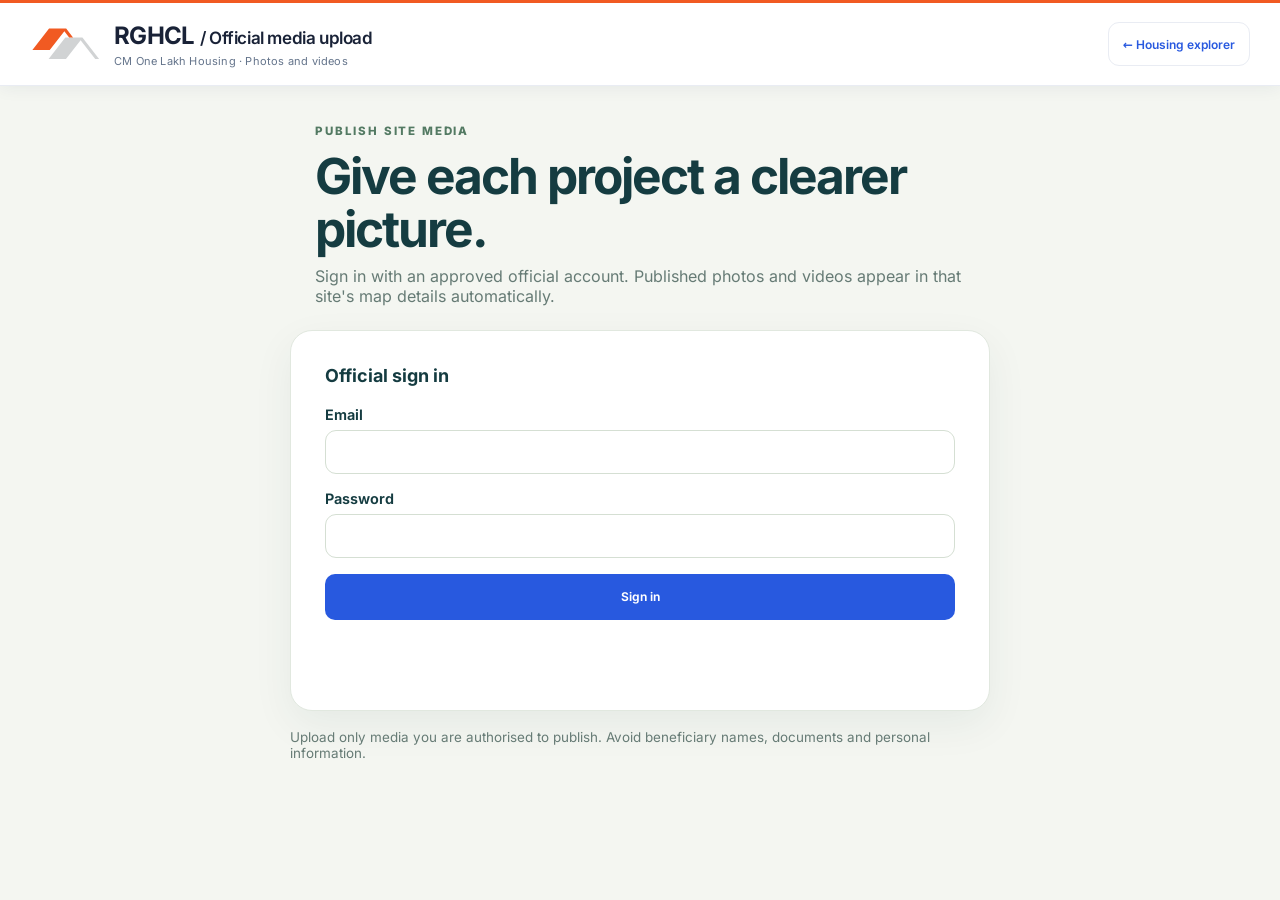
==== media-admin.html @ 49b905ce "Update dashboard and automate scraper deployment" ====
<!doctype html><html lang="en"><head><meta charset="utf-8"><meta name="viewport" content="width=device-width,initial-scale=1"><meta name="theme-color" content="#153c41"><title>OLH • Official media upload</title><link rel="stylesheet" href="style.css"><link rel="stylesheet" href="media-admin.css"></head>
<body class="cloud-admin"><header class="topbar"><a class="brand" href="./"><img class="rghcl-logo" src="assets/rghcl-logo.svg" alt="RGHCL"><span><strong>RGHCL <span class="brand-title">/ Official media upload</span></strong><small>CM One Lakh Housing · Photos and videos</small></span></a><a class="quiet" href="./">← Housing explorer</a></header>
<main class="admin-wrap"><section class="admin-intro"><p class="eyebrow">PUBLISH SITE MEDIA</p><h1>Give each project a clearer picture.</h1><p>Sign in with an approved official account. Published photos and videos appear in that site's map details automatically.</p></section>
<section class="admin-panel" id="loginPanel"><h2>Official sign in</h2><form id="loginForm"><label>Email<input id="email" type="email" autocomplete="username" required></label><label>Password<input id="password" type="password" autocomplete="current-password" required></label><button class="primary" type="submit">Sign in</button></form><p id="loginStatus" class="admin-status" role="status" aria-live="polite"></p></section>
<section class="admin-panel" id="passwordPanel" hidden><h2>Finish setting up your official account</h2><p id="inviteEmail" class="admin-muted"></p><form id="passwordForm"><label>Create a password<input id="newPassword" type="password" autocomplete="new-password" minlength="8" required></label><label>Confirm password<input id="confirmPassword" type="password" autocomplete="new-password" minlength="8" required></label><button class="primary" type="submit">Set password and continue</button></form></section>
<section class="admin-panel" id="uploadPanel" hidden><div class="admin-row"><div><h2>Upload to a project</h2><p id="signedInAs" class="admin-muted"></p></div><button id="signOut" class="quiet" type="button">Sign out</button></div>
<div class="admin-fields"><label>Home type<select id="homeType"><option value="1">1 BHK</option><option value="2">2 BHK</option></select></label><label>Site<select id="siteSelect"></select></label><label class="file-field">Photo or video<input id="fileInput" type="file" accept="image/jpeg,image/png,image/webp,video/mp4,video/webm" multiple></label><p class="admin-muted">JPG, PNG or WebP up to 20 MB · MP4 or WebM up to 90 MB. iPhone HEIC/MOV files need conversion.</p><label>Caption (optional)<input id="caption" maxlength="250" placeholder="Example: Main entrance"></label><label>Image description (for accessibility)<input id="altText" maxlength="300" placeholder="Describe the image"></label><button id="uploadButton" class="primary" type="button">Upload and publish</button></div>
<p id="status" class="admin-status" role="status" aria-live="polite"></p><div class="admin-row gallery-head"><h2>Published for this site</h2><span id="itemCount" class="admin-muted">0 items</span></div><div id="gallery" class="admin-gallery"><p class="admin-muted">Choose a site to view its gallery.</p></div></section><p class="admin-foot">Upload only media you are authorised to publish. Avoid beneficiary names, documents and personal information.</p></main>
<script src="core.js"></script><script src="locations.js"></script><script src="media.js"></script><script src="media-config.js"></script><script src="media-cloud.js"></script><script src="media-admin.js"></script></body></html>
---- style.css ----
@font-face{font-family:Inter;src:url('vendor/inter-latin.woff2') format('woff2');font-weight:100 900;font-style:normal;font-display:swap}@font-face{font-family:'Noto Sans Kannada';font-style:normal;font-weight:400;font-display:swap;src:url('vendor/kannada-400.woff2') format('woff2')}@font-face{font-family:'Noto Sans Kannada';font-style:normal;font-weight:700;font-display:swap;src:url('vendor/kannada-700.woff2') format('woff2')}
:root{--ink:#192237;--muted:#788298;--teal:#2859df;--border:#e9ecf3;--paper:#f8f9fc;--available:#168461;--limited:#a56c0b;--zero:#bc435d;--unknown:#8a93a4;--orange:#f68938;font-family:Inter,'Noto Sans Kannada',system-ui,sans-serif;color:var(--ink);background:var(--paper);font-synthesis:none}*{box-sizing:border-box}body{margin:0}h1,h2,h3,p{margin:0}button,input,select,textarea{font:inherit}button{cursor:pointer;color:inherit;border:0}button,input,select{min-height:44px}button:disabled{cursor:not-allowed;opacity:.55}a{text-decoration:none;color:var(--teal)}button,a,input,select{-webkit-tap-highlight-color:transparent}button:focus-visible,a:focus-visible,input:focus-visible,select:focus-visible{outline:3px solid #f1a242;outline-offset:3px}[hidden]{display:none!important}.icon{width:20px;height:20px;display:block;flex-shrink:0}[data-icon]{display:inline-flex}.skip{position:fixed;top:-80px;left:12px;background:white;padding:15px;z-index:5000}.skip:focus{top:10px}.sr-only{position:absolute;width:1px;height:1px;overflow:hidden;clip:rect(0,0,0,0)}.quiet{display:inline-flex;align-items:center;justify-content:center;gap:8px;border:1px solid var(--border);border-radius:11px;background:white;padding:0 14px;font-size:12px;font-weight:600;min-height:44px}.quiet:hover{background:#f4f6fd}.topbar{height:86px;display:flex;align-items:center;justify-content:space-between;padding:0 30px;background:white;border-bottom:1px solid var(--border);position:relative;z-index:1200}.brand{display:flex;gap:12px;align-items:center;color:var(--ink)}.brand-icon{width:44px;height:44px;border-radius:14px;background:var(--teal);color:white;display:grid;place-items:center;box-shadow:0 5px 15px #2859df22}.brand-icon .icon{width:25px;height:25px;stroke-width:2}.brand strong{display:block;font-size:22px;letter-spacing:-.8px}.brand-title{font-size:16px;letter-spacing:-.4px;font-weight:600}.brand-divider{font-size:25px;font-weight:300;color:#d4d9e7;margin:0 10px}.brand small{display:block;font-size:10px;color:var(--muted);margin-top:4px;letter-spacing:.2px}.header-actions{display:flex;align-items:center;gap:12px}.header-separator{width:1px;height:30px;background:var(--border);margin:0 7px}.location-pill{display:flex;gap:11px;align-items:center;text-align:left;background:white;padding:7px 12px;min-width:220px;border-radius:10px}.location-pill:hover{background:#f7f8fc}.location-pill>.icon,.location-pill [data-icon]{color:var(--teal)}.location-pill small{font-size:9px;display:block;color:var(--muted);margin-bottom:4px}.location-pill strong{font-size:12px;display:block;max-width:180px;white-space:nowrap;overflow:hidden;text-overflow:ellipsis}.location-chevron{color:var(--muted);margin-left:8px}.saved-toggle{border:0}.saved-toggle #savedCount{font-size:10px;padding:3px 6px;border-radius:5px;background:#edf1fc;color:var(--teal)}.saved-toggle[aria-pressed=true]{background:#edf2ff;color:var(--teal)}.language-button{font-size:12px}.workspace{display:grid;grid-template-columns:440px minmax(0,1fr);height:calc(100dvh - 86px)}.sidebar{display:flex;flex-direction:column;background:white;min-height:0;border-right:1px solid var(--border);position:relative;z-index:600}.intro{padding:25px 26px 19px;background:linear-gradient(140deg,#fff 40%,#f4f7ff)}.eyebrow{color:var(--teal);font-weight:750;font-size:9px;letter-spacing:1.6px;line-height:1.6}.intro .eyebrow{color:#8a93a4;display:flex;align-items:center;gap:8px;font-size:8px}.intro-dot{height:6px;width:6px;border-radius:50%;background:var(--orange);box-shadow:0 0 0 3px #fff1e8}.intro h1{font-size:31px;letter-spacing:-1.25px;line-height:1.23;margin:10px 0 9px;font-weight:750}.intro h1 em{font-style:normal;color:var(--teal)}.intro>p:last-of-type{font-size:11px;color:var(--muted);line-height:1.7;max-width:350px}.collection-meta{display:flex;align-items:center;justify-content:space-between;margin-top:14px;font-size:10px;color:var(--muted)}.collection-meta>span{display:flex;align-items:center;gap:5px}.collection-meta .icon{width:13px;height:13px;color:var(--teal)}.collection-meta b{font-weight:650;color:var(--ink)}.city-pill{font-size:9px;background:#edf2ff;color:var(--teal);border-radius:5px;padding:5px 8px}.filter-block{padding:0 26px 12px;border-bottom:1px solid var(--border)}.segment{display:flex;gap:8px}.segment button{display:flex;align-items:center;justify-content:center;gap:9px;width:50%;border:1px solid var(--border);border-radius:10px;background:white;font-size:12px;font-weight:650;padding:10px 12px;color:#7b8497}.segment button .icon{width:19px;height:19px}.segment small{font-size:10px;font-weight:450;color:var(--muted);margin-left:2px}.segment .active{background:#edf2ff;border-color:#bfd0ff;color:var(--teal)}.segment .active small{color:#6080d1}.search-label{display:flex;align-items:center;gap:10px;background:#f8f9fc;border:1px solid var(--border);border-radius:11px;padding:0 12px;margin-top:14px}.search-label .icon{width:18px;height:18px;color:#9aa3b7}.search-label input{min-width:0;width:100%;border:0;background:transparent;padding:13px 0;font-size:11px;outline-offset:0}.search-key{color:#b0b9cc;font-size:20px}.filter-grid{display:grid;grid-template-columns:1fr 1fr;gap:12px;margin-top:13px}.filter-grid label>span{display:block;font-size:9px;color:var(--muted);margin-bottom:6px}.filter-grid select{width:100%;border:1px solid var(--border);border-radius:9px;padding:0 10px;background:white;font-size:11px}.filter-footer{display:flex;justify-content:space-between;gap:10px;margin-top:5px}.text-button{background:transparent;padding:0;color:var(--teal);font-size:10px;font-weight:650;display:inline-flex;align-items:center;justify-content:center;gap:6px}.text-button .icon{width:14px;height:14px}.muted{color:var(--muted)}.inline-status{font-size:9px;line-height:1.6;color:var(--muted);padding:1px 0 3px}.inline-status:empty{display:none}.results-heading{display:flex;align-items:center;justify-content:space-between;padding:15px 26px 12px;gap:12px}.results-heading strong{font-size:13px;letter-spacing:-.3px;display:block}.results-heading small{font-size:9px;color:var(--muted);display:block;margin-top:5px}.sort-label select{font-size:10px;max-width:112px;border:0;background:#f5f7fc;border-radius:8px;padding:0 8px}.site-list{padding:0 18px 15px;flex:1;min-height:80px;overflow:auto;scrollbar-width:thin;scrollbar-color:#d9dfeb transparent}.site-card{position:relative;border:1px solid var(--border);border-radius:13px;margin-bottom:10px;overflow:hidden;background:white;box-shadow:0 2px 3px #1c2e5203;transition:border-color .15s,box-shadow .15s}.site-card:hover{border-color:#bbcefa;box-shadow:0 5px 18px #2859df0c}.site-card.selected{border-color:var(--teal);box-shadow:0 0 0 1px var(--teal);background:#f9fbff}.card-main{display:flex;gap:14px;width:100%;padding:13px;text-align:left;background:transparent;align-items:stretch;min-height:121px}.card-cover{position:relative;flex:0 0 80px;width:80px;min-height:92px;border-radius:9px;overflow:hidden;background:#edf2fb;display:flex;align-items:center;justify-content:center;color:#7c9ccf}.card-cover .icon{width:34px;height:34px;stroke-width:1.2;z-index:1}.card-cover img{width:100%;height:100%;object-fit:cover;position:absolute;inset:0}.cover-2{background:#fff0e6;color:#ce9d78}.cover-3{background:#eaf4ef;color:#7fa59b}.cover-4{background:#f0ecfb;color:#a194c4}.cover-5{background:#eef2f5;color:#7f9fad}.card-cover:before{content:'';position:absolute;width:62px;height:62px;border-radius:50%;border:1px solid #ffffffaa;left:-22px;top:-16px}.card-cover:after{content:'';position:absolute;width:75px;height:75px;border:1px solid #ffffffaa;transform:rotate(30deg);bottom:-33px;right:-24px}.cover-site-no{position:absolute;bottom:5px;left:6px;border-radius:4px;background:#ffffffe6;color:#64748b;padding:3px 5px;font-size:8px;z-index:2}.card-body{flex:1;min-width:0;padding-top:2px;padding-right:19px}.card-body strong{font-size:13px;font-weight:700;display:block;line-height:1.45;letter-spacing:-.2px}.card-body small{font-size:9px;color:var(--muted);display:block;line-height:1.6;margin-top:3px}.card-bottom{display:flex;align-items:center;justify-content:space-between;gap:6px;margin-top:10px}.badge{display:inline-flex;align-items:center;gap:5px;padding:4px 6px;border-radius:5px;font-size:8px;font-weight:600;background:#f1f3f7;color:#7b8497}.badge.available{background:#e8f6ef;color:#1b785a}.badge.limited{background:#fff4df;color:#96620c}.badge.zero{background:#fceef1;color:#b1455c}.dot{height:5px;width:5px;border-radius:50%;display:inline-block;flex-shrink:0}.dot.available{background:var(--available)}.dot.limited{background:var(--limited)}.dot.zero{background:var(--zero)}.dot.unknown{background:var(--unknown)}.card-distance{font-size:9px;color:#647590;white-space:nowrap;display:flex;align-items:center;gap:3px}.card-distance .icon{width:11px;height:11px}.save-site{position:absolute;right:7px;top:7px;width:32px;min-height:32px;display:flex;align-items:center;justify-content:center;background:white;border-radius:8px;color:#b4bbca;z-index:2}.save-site .icon{width:16px;height:16px}.save-site[aria-pressed=true]{color:#e97855;background:#fff3ef}.save-site[aria-pressed=true] svg{fill:#ffebe4}.sidebar-footer{border-top:1px solid var(--border);padding:12px 24px;display:flex;align-items:flex-start;gap:8px;font-size:9px;color:var(--muted);line-height:1.65;background:#fcfcfe}.footer-mark{color:var(--teal);background:#edf2ff;border-radius:50%;padding:3px;margin-top:2px}.footer-mark .icon{width:11px;height:11px}.footer-links{display:flex;gap:7px;font-size:8px;margin-top:3px}.footer-links a{color:#7b8497}.footer-links a:hover{color:var(--teal)}.map-panel{position:relative;min-width:0;background:#e9edf3}.map-panel #map{height:100%;width:100%}.leaflet-container{font:inherit;background:#e8edf3}.map-toolbar{position:absolute;left:22px;right:22px;top:22px;display:flex;align-items:center;justify-content:space-between;z-index:500;gap:10px}.map-context{display:flex;align-items:center;gap:12px;background:#fffffff5;padding:14px 17px;border:1px solid #fff;border-radius:13px;box-shadow:0 6px 20px #1a335017}.context-icon{background:#edf2ff;color:var(--teal);border-radius:9px;padding:9px}.context-icon .icon{width:18px;height:18px}.map-context .eyebrow{font-size:8px;letter-spacing:1.3px;color:#8190a4}.map-context strong{display:block;margin-top:5px;font-size:13px;letter-spacing:-.2px}.map-toolbar>.quiet{box-shadow:0 4px 15px #1a33500d;font-size:10px;border:1px solid #fff}.map-toolbar .quiet .icon{width:16px;height:16px}.map-legend{position:absolute;left:22px;bottom:37px;padding:11px 14px;border-radius:10px;box-shadow:0 3px 15px #1a335012;z-index:500;background:#fffffff7;font-size:9px;display:flex;align-items:center;gap:11px;flex-wrap:wrap;max-width:calc(100% - 44px)}.map-legend strong{font-size:9px}.map-legend span{display:flex;gap:5px;align-items:center;color:#67758c}.map-caption{position:absolute;bottom:17px;left:22px;font-size:8px;z-index:500;color:#526784}.map-error{position:absolute;left:22px;right:22px;top:203px;z-index:500;font-size:11px;line-height:1.6;padding:12px 15px;background:white;border:1px solid var(--border);border-radius:10px}.leaflet-control-zoom{margin-left:22px!important;margin-top:113px!important;border:0!important;border-radius:10px!important;overflow:hidden;box-shadow:0 4px 16px #1a335012!important}.leaflet-control-zoom a{height:37px!important;width:37px!important;line-height:37px!important;color:#375172!important;border-bottom:1px solid #edf1f6!important}.leaflet-tooltip{border:0;border-radius:8px;padding:7px 10px;font-size:10px;box-shadow:0 5px 20px #1a335025;font-family:inherit}.site-pin{display:flex;align-items:center;justify-content:center;width:32px;height:32px;border:3px solid white;border-radius:50%;box-shadow:0 3px 8px #0c284b30;background:#91a1ba;color:white;font-size:10px;font-weight:750}.site-pin.available{background:#237d68}.site-pin.limited{background:#d79529}.site-pin.zero{background:#c56578}.site-pin.selected{background:var(--teal);box-shadow:0 0 0 6px #2859df25,0 3px 10px #152d5733;transform:scale(1.1)}.user-pin{width:18px;height:18px;background:#2859df;border:3px solid white;border-radius:50%;box-shadow:0 0 0 7px #2859df25}.site-dialog{position:fixed;inset:104px 20px 22px auto;margin:0;width:410px;max-width:calc(100vw - 32px);max-height:calc(100dvh - 126px);overflow:auto;border:1px solid #fff;border-radius:18px;box-shadow:0 15px 70px #14254b38;padding:0;background:white;color:var(--ink);z-index:1000}.site-dialog::backdrop{background:#17284c3d}.detail-head{display:flex;align-items:center;justify-content:space-between;padding:14px 18px 4px;background:white;position:sticky;top:0;z-index:3}.detail-head .eyebrow{font-size:8px;color:#8b96aa}.icon-button{width:40px;min-height:40px;display:flex;align-items:center;justify-content:center;border-radius:50%;background:#f3f5fb;color:#677891}.icon-button .icon{width:18px;height:18px}.detail-body{padding:0 22px 24px}.detail-hero{height:145px;background:linear-gradient(120deg,#eef3ff,#e1ebfc);border-radius:12px;margin:5px 0 18px;position:relative;overflow:hidden;display:flex;align-items:center;justify-content:center;color:#91addd}.detail-hero .icon{width:75px;height:75px;stroke-width:1;z-index:1}.detail-hero:before{content:'';position:absolute;width:200px;height:200px;border:1px solid #ffffffaa;border-radius:50%;right:-40px;top:-75px}.detail-hero:after{content:'';position:absolute;width:180px;height:180px;border:1px solid #ffffffaa;transform:rotate(45deg);bottom:-125px;left:-20px}.detail-hero img{height:100%;width:100%;object-fit:cover;position:absolute;inset:0;z-index:1}.detail-hero-label{position:absolute;left:12px;bottom:10px;background:#ffffffe6;border-radius:5px;padding:5px 8px;display:flex;align-items:center;gap:5px;font-size:8px;color:#7990b1;z-index:2}.detail-hero-label .icon{height:12px;width:12px}.detail-body h2{font-size:25px;letter-spacing:-.8px;line-height:1.3;margin:8px 0 5px}.kn-name{font-size:13px;color:var(--muted);margin-top:5px}.detail-subtitle{font-size:10px;color:var(--muted);line-height:1.7}.detail-title-row{display:flex;align-items:center;justify-content:space-between;margin-top:5px}.project-type{background:#eff3ff;color:var(--teal);font-size:8px;border-radius:5px;padding:5px 7px;font-weight:650}.detail-title-row .save-site{position:static;border:1px solid var(--border)}.availability-box{margin:18px 0;border:1px solid var(--border);border-radius:12px;padding:15px;background:#f9fafc}.availability-box .eyebrow{font-size:8px;letter-spacing:1.2px;color:#8c98aa}.availability-box .count{font-size:31px;font-weight:750;color:var(--ink);display:block;margin:6px 0;letter-spacing:-.8px}.availability-box .count.unknown-count{font-size:17px;letter-spacing:-.4px;color:#687890}.availability-box p{font-size:10px;color:var(--muted);line-height:1.65}.breakdown{display:grid;grid-template-columns:repeat(3,1fr);gap:10px;margin-top:12px;padding-top:12px;border-top:1px solid var(--border)}.breakdown small{font-size:9px;color:var(--muted);display:block}.breakdown strong{font-size:15px;margin-top:4px;display:block}.source-note{font-size:10px;color:var(--muted);margin-top:12px;border-top:1px solid var(--border);padding-top:10px;line-height:1.7}.source-note summary{cursor:pointer;color:var(--teal);font-size:10px}.source-note p{margin-top:8px}.source-row{margin-top:8px;padding:8px;border:1px solid var(--border);border-radius:6px;background:white;font-size:9px}.source-row strong{display:block;color:var(--ink);font-size:10px}.detail-meta{display:grid;grid-template-columns:1fr 1fr;gap:14px;margin:18px 0}.detail-meta dt{font-size:9px;color:var(--muted);margin-bottom:5px}.detail-meta dd{font-size:11px;color:#465773;margin:0;overflow-wrap:anywhere}.detail-actions{display:flex;gap:9px}.primary{display:inline-flex;justify-content:center;align-items:center;gap:8px;background:var(--teal);color:white;padding:12px 16px;border-radius:10px;min-height:44px;font-size:11px;font-weight:650}.detail-actions .primary{flex:1;box-shadow:0 4px 12px #2859df22}.primary .icon{width:16px;height:16px}.detail-actions .quiet{font-size:10px}.detail-actions .quiet .icon{width:15px;height:15px}.media-section{margin-top:22px;border-top:1px solid var(--border);padding-top:18px}.media-section h3{font-size:13px;letter-spacing:-.2px}.media-section>p{font-size:9px;color:var(--muted);margin-top:6px;line-height:1.7}.media-grid{display:grid;grid-template-columns:1fr 1fr;gap:9px;margin-top:12px}.media-thumb{position:relative;border:1px solid var(--border);background:#f4f6fb;border-radius:9px;overflow:hidden;padding:0;text-align:left}.media-thumb img,.media-thumb video{width:100%;height:110px;object-fit:cover;display:block}.media-thumb>span{display:block;padding:8px;font-size:9px;overflow-wrap:anywhere}.video-indicator{position:absolute;top:7px;left:7px;background:#17284cde;color:#fff;padding:4px 7px;border-radius:5px;font-size:10px}.media-empty{border:1px dashed #d8deec;border-radius:11px;padding:20px;text-align:center;color:var(--muted);font-size:10px;line-height:1.8;background:#fafbfe;margin-top:10px}.viewer{max-width:94vw;width:900px;max-height:90dvh;background:#142039;color:white;border:0;border-radius:16px;padding:16px}.viewer::backdrop{background:#081526de}.viewer>.icon-button{margin-left:auto;margin-bottom:12px}.viewer img,.viewer video{max-width:100%;max-height:67dvh;display:block;margin:auto;border-radius:6px}.viewer p{font-size:13px;margin-top:12px;text-align:center}.toast{position:fixed;bottom:25px;left:50%;transform:translateX(-50%);background:var(--ink);color:white;padding:13px 20px;border-radius:10px;font-size:11px;z-index:6000;max-width:90vw}.empty{text-align:center;padding:35px 20px;color:var(--muted);font-size:12px;line-height:1.8}.empty strong{display:block;color:var(--ink);margin-bottom:6px}.mobile-view{display:none}
/* Media publishing workspace */
.manager-body{background:#f5f7f4;min-height:100dvh}.manager-main{max-width:1080px;margin:0 auto;padding:38px 24px}.manager-title{display:flex;justify-content:space-between;align-items:flex-start;gap:20px;margin-bottom:25px}.manager-title h1{font-size:34px;letter-spacing:-1.2px;margin:10px 0}.manager-title p{font-size:13px;color:var(--muted);line-height:1.7;max-width:610px}.notice{background:#eaf3ee;border:1px solid #ccdfd4;border-radius:12px;padding:16px 20px;font-size:12px;line-height:1.8;margin-bottom:24px}.manager-grid{display:grid;grid-template-columns:330px minmax(0,1fr);gap:24px}.manager-panel{background:white;border:1px solid var(--border);border-radius:14px;padding:24px}.manager-panel h2{font-size:17px;margin-bottom:17px}.field{display:block;margin:15px 0}.field>span{font-size:12px;display:block;margin-bottom:7px;font-weight:600}.field input,.field select,.field textarea{width:100%;padding:11px;border:1px solid var(--border);border-radius:8px;background:white;font-size:12px}.field textarea{min-height:65px;font:inherit;font-size:12px;resize:vertical}.upload-area{border:1px dashed #a4bfb4;border-radius:12px;background:#f6faf7;padding:24px 15px;text-align:center;margin-top:18px}.upload-area strong{font-size:13px}.upload-area p{color:var(--muted);font-size:11px;line-height:1.7;margin:8px 0 14px}.upload-area input{max-width:100%;font-size:11px}.manager-note{font-size:11px;color:var(--muted);line-height:1.8;margin-top:15px}.manager-gallery{display:grid;grid-template-columns:1fr 1fr;gap:14px}.manager-gallery article{border:1px solid var(--border);border-radius:10px;overflow:hidden}.manager-gallery img,.manager-gallery video{width:100%;height:150px;object-fit:cover;background:#eef3ef;display:block}.manager-gallery .media-fields{padding:12px}.manager-gallery input{width:100%;border:1px solid var(--border);border-radius:6px;padding:9px;font-size:11px;margin:6px 0}.manager-gallery .text-button{min-height:44px}.status-pill{font-size:9px;background:#eef2ef;color:var(--muted);padding:5px 7px;border-radius:5px;display:inline-block}.manager-step{display:flex;gap:10px;font-size:11px;color:var(--muted);line-height:1.8;margin-bottom:10px}.manager-step b{background:#e9f1eb;color:var(--teal);width:24px;height:24px;display:grid;place-items:center;flex-shrink:0;border-radius:50%}.manager-tools{display:flex;gap:8px;flex-wrap:wrap;margin:15px 0}.manager-status{font-size:12px;color:var(--teal);line-height:1.8;margin-bottom:15px}.danger{color:#a03d4b}.manager-gallery .empty{grid-column:1/-1}.media-heading{display:flex;justify-content:space-between;align-items:center;margin-bottom:20px;gap:12px}.media-heading h2{margin:0}.media-heading .quiet{font-size:11px}
.manager-body .brand-icon{font-size:29px}.manager-body .manager-title h1{font-size:32px}.manager-body .notice{background:#edf2ff;border-color:#dae4ff}.manager-body .upload-area{background:#f5f8ff;border-color:#b7c9f5}.manager-body .manager-step b{background:#edf2ff}.manager-body .manager-panel{box-shadow:0 3px 20px #23405b04}.manager-body .manager-title .primary{box-shadow:0 5px 15px #2859df25}
@media(min-width:1550px){.workspace{grid-template-columns:460px minmax(0,1fr)}.intro,.filter-block{padding-left:30px;padding-right:30px}.site-list{padding-left:22px;padding-right:22px}}
@media(max-width:1050px){.workspace{grid-template-columns:375px minmax(0,1fr)}.topbar{padding:0 22px}.intro,.filter-block{padding-left:22px;padding-right:22px}.intro h1{font-size:27px}.brand-title{font-size:14px}.location-pill{min-width:160px}.location-pill strong{max-width:130px}.map-context .eyebrow{display:none}.map-context{padding:11px}.map-context strong{margin:0;font-size:11px}.map-context .context-icon{padding:6px}.site-dialog{width:370px}.card-main{padding:12px;gap:10px}.card-cover{flex-basis:67px;width:67px}.card-body{padding-right:14px}.card-bottom{gap:4px;flex-wrap:wrap}.card-body strong{font-size:12px}.manager-grid{grid-template-columns:280px minmax(0,1fr)}}
@media(max-width:800px){.location-pill{display:none}.header-separator{display:none}.header-actions{gap:6px}.topbar{height:76px}.workspace{height:calc(100dvh - 76px);grid-template-columns:350px minmax(0,1fr)}.intro h1{font-size:26px}.brand-title{display:none}.brand-divider{display:none}.brand small{font-size:9px}.saved-toggle{font-size:11px}.map-toolbar{left:15px;right:15px;top:15px}.map-context .context-icon{display:none}.map-context{padding:13px}.map-toolbar>.quiet{padding:0 10px}.map-toolbar>.quiet span:last-child{display:none}.site-dialog{inset:90px 16px 16px auto}.map-caption{display:none}.results-heading{padding-left:22px;padding-right:22px}}
@media(max-width:700px){.topbar{height:68px;padding:0 16px}.brand-icon{width:36px;height:36px;border-radius:11px}.brand-icon .icon{width:21px;height:21px}.brand{gap:9px}.brand strong{font-size:22px}.brand small{font-size:8px;max-width:180px}.header-actions .quiet{padding:0 9px;min-height:40px}.saved-toggle{font-size:0!important;gap:5px}.saved-toggle .icon{width:18px;height:18px}.saved-toggle #savedCount{font-size:9px;padding:2px 5px}.workspace{height:calc(100dvh - 68px);display:block}.sidebar{height:100%;border:0;padding-bottom:67px}.intro{padding:20px 20px 14px}.intro h1{font-size:28px;margin:8px 0}.intro>p:last-of-type{font-size:10px}.intro .eyebrow{font-size:7px}.collection-meta{margin-top:10px}.filter-block{padding:0 20px 10px}.filter-grid{margin-top:10px}.search-label{margin-top:12px}.results-heading{padding:12px 20px}.site-list{padding:0 15px 12px}.card-main{min-height:117px;gap:12px;padding:12px}.card-cover{width:75px;flex-basis:75px;min-height:90px}.card-body strong{font-size:12px}.card-body small{font-size:9px}.card-bottom{flex-wrap:nowrap;margin-top:9px}.sidebar-footer{padding:10px 20px;font-size:8px;gap:7px}.footer-links{font-size:8px}.map-panel{display:none;height:100%;padding-bottom:67px}.map-mode .map-panel{display:block}.map-mode .sidebar{display:none}.map-toolbar{left:14px;right:14px;top:14px}.map-context{padding:13px 14px}.map-context strong{font-size:11px}.map-toolbar>.quiet span:last-child{display:inline}.leaflet-control-zoom{margin-top:83px!important;margin-left:14px!important}.map-error{left:14px;right:14px;top:170px}.map-legend{left:14px;bottom:96px;max-width:calc(100% - 28px);padding:10px 12px;gap:9px;font-size:8px}.map-legend strong{font-size:8px}.mobile-view{position:fixed;left:50%;bottom:15px;transform:translateX(-50%);display:flex;padding:5px;border-radius:30px;background:#192541;box-shadow:0 7px 25px #19254128;gap:4px;z-index:1100}.mobile-view button{display:flex;gap:8px;align-items:center;justify-content:center;width:103px;min-height:41px;border-radius:25px;background:transparent;color:#cad5ed;font-size:11px;font-weight:650}.mobile-view button .icon{width:16px;height:16px}.mobile-view button.active{background:white;color:var(--teal)}.site-dialog{inset:auto 0 0;margin:0;width:100%;max-width:100%;max-height:90dvh;border-radius:20px 20px 0 0;z-index:1300}.detail-head{padding:11px 16px 0}.detail-body{padding:0 20px 24px}.detail-hero{height:130px}.detail-body h2{font-size:24px}.toast{bottom:82px}.manager-main{padding:25px 16px}.manager-title{display:block}.manager-title h1{font-size:29px}.manager-title>a{margin-top:15px}.manager-grid{grid-template-columns:1fr}.manager-panel{padding:20px}.manager-gallery{gap:10px}.manager-gallery img,.manager-gallery video{height:130px}.manager-title p{font-size:12px}.media-heading{align-items:flex-start}.manager-body .brand strong{font-size:12px}.manager-body .manager-title .primary{margin-top:15px}}
/* RGHCL identity and quota comparison. */
.rghcl-logo{display:block;width:72px;height:47px;object-fit:contain;flex-shrink:0}
.topbar{border-top:3px solid #f15a22;background:#fff;box-shadow:0 2px 16px #152b5510}
.brand strong{font-size:24px;letter-spacing:-.7px}.brand small{color:#64748b}
.intro{background:linear-gradient(145deg,#f0f5ff,#fff 75%);border-bottom:1px solid #e6edf9;margin-bottom:18px}
.intro h1{font-size:34px;line-height:1.15;letter-spacing:-1.3px}.intro h1 em{color:#2859df}
.intro-dot{background:#f15a22}.city-pill{background:#fff;border:1px solid #e1e8f5}
.site-card{box-shadow:0 3px 12px #24437505}.site-card:hover{box-shadow:0 5px 20px #24437512}
.availability-box{background:#f5f8ff;border:1px solid #e1e9fa}
.quota-table{width:100%;border-collapse:collapse;margin-top:18px;table-layout:fixed;font-size:12px;text-align:left}
.quota-table caption{text-align:left;font-weight:650;color:#23395c;margin-bottom:10px}
.quota-table th,.quota-table td{padding:10px 7px;border-bottom:1px solid #dde5f3;vertical-align:top;overflow-wrap:anywhere}
.quota-table thead th{font-size:11px;font-weight:600;color:#4a5e7e;line-height:1.5}
.quota-table th:first-child{width:24%}.quota-table th:last-child,.quota-table td:last-child{background:#fff5eb}
.quota-table td{font-variant-numeric:tabular-nums;font-weight:600}.quota-total{font-weight:700}
.quota-missing{font-size:10px;font-weight:400;color:#66748a;line-height:1.5;display:inline-block}
.availability-box .quota-note{font-size:11px;line-height:1.7;color:#68758c;margin-top:12px}
@media(max-width:1050px){.rghcl-logo{width:61px;height:42px}.brand strong{font-size:22px}}
@media(max-width:700px){.rghcl-logo{width:47px;height:36px}.brand strong{font-size:19px}.brand small{max-width:175px;line-height:1.4}.intro{margin-bottom:13px}.intro h1{font-size:30px}.quota-table{font-size:11px}.quota-table th,.quota-table td{padding:9px 5px}.quota-table thead th{font-size:10px}.manager-body .brand strong{font-size:18px}}
@media(prefers-reduced-motion:reduce){*{transition:none!important;scroll-behavior:auto!important}}
/* Readability pass: product-sized text, including on high-density displays. */
.brand-title{font-size:17px}.brand small{font-size:11px}.location-pill small{font-size:10px}.location-pill strong{font-size:13px}.intro .eyebrow{font-size:9px}.intro>p:last-of-type{font-size:12px}.collection-meta{font-size:11px}.city-pill{font-size:10px}.segment button{font-size:13px}.segment small{font-size:11px}.search-label input{font-size:12px}.filter-grid label>span{font-size:10px}.filter-grid select{font-size:12px}.text-button{font-size:11px}.inline-status{font-size:10px}.results-heading strong{font-size:14px}.results-heading small{font-size:10px}.sort-label select{font-size:11px}.card-body strong{font-size:14px}.card-body small{font-size:10px}.badge{font-size:9px}.card-distance{font-size:10px}.cover-site-no{font-size:9px}.sidebar-footer{font-size:10px}.footer-links{font-size:9px}.map-context .eyebrow{font-size:9px}.map-context strong{font-size:14px}.map-legend{font-size:10px}.map-legend strong{font-size:10px}.map-caption{font-size:9px}.detail-head .eyebrow{font-size:9px}.project-type{font-size:10px}.detail-subtitle{font-size:12px}.availability-box .eyebrow{font-size:10px}.availability-box p{font-size:12px}.source-note{font-size:12px}.source-note summary{font-size:12px;min-height:28px}.source-row{font-size:11px}.source-row strong{font-size:12px}.detail-meta dt{font-size:11px}.detail-meta dd{font-size:12px}.breakdown small{font-size:11px}.primary{font-size:12px}.detail-actions .quiet{font-size:11px}.media-section h3{font-size:15px}.media-section>p{font-size:11px}.media-empty{font-size:12px}.media-thumb>span{font-size:11px}.detail-hero-label{font-size:10px}
@media(max-width:1050px){.card-body strong{font-size:13px}.map-context strong{font-size:12px}.brand-title{font-size:15px}.intro>p:last-of-type{font-size:11px}}
@media(max-width:800px){.brand small{font-size:9px}}
@media(max-width:700px){.brand small{font-size:9px}.intro .eyebrow{font-size:8px}.intro>p:last-of-type{font-size:11px}.intro h1{font-size:28px}.collection-meta{font-size:10px}.city-pill{font-size:9px}.card-body strong{font-size:13px}.card-body small{font-size:10px}.card-distance{font-size:10px}.badge{font-size:9px}.sidebar-footer{font-size:9px}.footer-links{font-size:9px}.map-legend{font-size:9px}.map-legend strong{font-size:9px}.map-context strong{font-size:12px}.detail-hero-label{font-size:9px}.site-list{min-height:130px}}
@media(max-height:740px) and (max-width:700px){.intro{padding-top:12px;padding-bottom:10px}.intro h1{font-size:25px}.intro>p:last-of-type{display:none}.collection-meta{margin-top:7px}.filter-block{padding-bottom:5px}.filter-grid{margin-top:7px}.search-label{margin-top:8px}.filter-footer{margin-top:0}.results-heading{padding-top:9px;padding-bottom:9px}.sidebar-footer{padding-top:7px;padding-bottom:7px}}

/* Site-specific upload entry and independent quota summary. */
.gallery-title{display:flex;align-items:center;justify-content:space-between;gap:12px;flex-wrap:wrap}
.gallery-title .quiet{font-size:11px;min-height:40px;padding:8px 10px}
.card-mla{display:block;color:#a84d16;font-size:10px;font-weight:600;line-height:1.5;margin-top:6px}
.upload-area .upload-site-name{font-weight:600;color:var(--ink);margin-bottom:12px}

/* v1.1.5: compact search panel with a consistent spacing rhythm. */
.sidebar>.intro,.sidebar>.filter-block,.sidebar>.results-heading,.sidebar>.sidebar-footer{flex-shrink:0}
.sidebar>.intro{padding:18px 24px 16px;margin-bottom:0;background:linear-gradient(120deg,#f2f6ff,#fff);border-bottom:0}
.sidebar>.intro h1{font-size:26px;line-height:1.2;letter-spacing:-.9px;margin-top:8px}
.sidebar>.intro h1 br{display:none}
.sidebar>.intro h1 em{display:block;font-style:normal}
.sidebar>.intro>p:last-of-type{font-size:12px;line-height:1.55;margin-top:8px;max-width:330px}
.sidebar>.intro .collection-meta{margin-top:12px;font-size:11px}
.sidebar>.filter-block{padding:14px 24px 12px;border-top:1px solid var(--border);background:#fff}
.sidebar .segment{padding:4px;gap:4px;border:1px solid #e5eaf4;border-radius:12px;background:#f4f6fa}
.sidebar .segment button{border:1px solid transparent;border-radius:8px;min-height:44px;padding:8px;background:transparent;color:#68758b}
.sidebar .segment button.active{background:white;border-color:#dbe5ff;color:var(--teal);box-shadow:0 2px 5px #1922370a}
.sidebar .search-label{margin-top:12px;background:white;border-color:#dbe2ed;min-height:46px;box-shadow:0 2px 6px #19223704}
.sidebar .search-label input{font-size:13px;padding:11px 0}
.sidebar .search-key{display:none}
.sidebar .filter-grid{gap:12px;margin-top:12px}
.sidebar .filter-grid label{min-width:0}
.sidebar .filter-grid label>span{font-size:11px;color:#65718a;margin-bottom:6px;line-height:1.4}
.sidebar .filter-grid select{font-size:12px;border-color:#dbe2ed;border-radius:9px;min-height:44px}
.sidebar .filter-footer{margin-top:8px;align-items:center}
.sidebar .filter-footer .text-button{padding:0;font-size:11px;min-height:36px}
.sidebar .inline-status{font-size:10px;line-height:1.5;padding:0;margin-top:2px}
.sidebar>.results-heading{padding:14px 24px 12px;background:#f8f9fc;align-items:center;border-bottom:1px solid var(--border)}
.sidebar .results-heading>div{min-width:0;flex:1}
.sidebar .results-heading strong{font-size:14px}
.sidebar .results-heading small{font-size:10px;line-height:1.5;margin-top:3px}
.sidebar .sort-label{flex-shrink:0}
.sidebar .sort-label select{min-height:38px;background:white;border:1px solid #e1e6ef;border-radius:8px;padding:0 8px;font-size:11px;max-width:120px}
.sidebar>.site-list{padding:12px 16px 16px;min-height:100px;background:#f8f9fc}
@media(max-width:700px){
 .sidebar>.intro{padding:14px 20px 12px}
 .sidebar>.intro h1{font-size:24px;margin-top:6px}
 .sidebar>.intro h1 br{display:none}
 .sidebar>.intro h1 em{display:inline;margin-left:4px}
 .sidebar>.intro>p:last-of-type{font-size:11px;margin-top:6px;max-width:none}
 .sidebar>.intro .eyebrow{font-size:8px;letter-spacing:1.2px}
 .sidebar>.intro .collection-meta{margin-top:8px;font-size:10px}
 .sidebar>.filter-block{padding:12px 20px 10px}
 .sidebar .filter-grid label>span{font-size:10px}
 .sidebar>.results-heading{padding:12px 20px 10px}
}
@media(max-height:740px){
 .sidebar>.intro{padding-top:12px;padding-bottom:12px}
 .sidebar>.intro h1{font-size:23px}
 .sidebar>.intro h1 em{display:inline;margin-left:4px}
 .sidebar>.intro>p:last-of-type{display:none}
 .sidebar>.intro .collection-meta{margin-top:8px}
 .sidebar>.filter-block{padding-top:10px;padding-bottom:8px}
 .sidebar .search-label,.sidebar .filter-grid{margin-top:10px}
 .sidebar>.results-heading{padding-top:10px;padding-bottom:10px}
}

/* v1.1.6: results-first viewport layout. */
.explorer-body{height:100dvh;overflow:hidden;display:flex;flex-direction:column}
.explorer-body>.topbar{height:72px;flex:0 0 72px}
.explorer-body>.workspace{height:auto;flex:1;min-height:0;grid-template-columns:480px minmax(0,1fr);overflow:hidden}
.explorer-body .sidebar{height:100%;min-height:0;overflow:hidden}
.explorer-body .sidebar>.intro{padding:12px 22px 8px;background:white}
.explorer-body .sidebar>.intro h1{font-size:21px;margin-top:4px;line-height:1.2}
.explorer-body .sidebar>.intro h1 em{display:inline;margin-left:4px}
.explorer-body .sidebar>.intro>p:last-of-type,.explorer-body .collection-meta{display:none}
.explorer-body .sidebar>.filter-block{padding:8px 22px;border-top:0;max-height:50%;overflow:auto;flex-shrink:1;min-height:160px}
.explorer-body .sidebar .segment{padding:3px}
.explorer-body .sidebar .search-label{margin-top:8px}
.advanced-filters{margin-top:4px}
.advanced-filters summary{min-height:36px;display:flex;align-items:center;gap:8px;color:#53627c;font-size:12px;font-weight:600;cursor:pointer;list-style:none}
.advanced-filters summary::-webkit-details-marker{display:none}
.advanced-filters summary:before{content:'+';font-size:20px;font-weight:400;color:var(--teal)}
.advanced-filters[open] summary:before{content:'−'}
.advanced-filters summary:focus-visible{outline:3px solid #f1a242;outline-offset:2px}
#activeFilterCount{margin-left:auto;color:var(--teal);font-size:11px}
.explorer-body .sidebar .filter-grid{margin-top:4px}
.explorer-body .sidebar>.results-heading{padding:10px 22px;background:#f6f8fc}
.explorer-body .sidebar>.site-list{min-height:0;flex:1;overflow-y:auto;overscroll-behavior:contain;padding:14px 16px;scrollbar-width:auto;scrollbar-color:#9baac0 #edf1f7;scrollbar-gutter:stable}
.explorer-body .site-list::-webkit-scrollbar{width:10px}
.explorer-body .site-list::-webkit-scrollbar-track{background:#edf1f7}
.explorer-body .site-list::-webkit-scrollbar-thumb{background:#9baac0;border:2px solid #edf1f7;border-radius:10px}
.explorer-body .site-card{margin-bottom:14px}
.explorer-body .card-main{padding:15px;min-height:126px}
.explorer-body .sidebar-footer{padding:8px 20px;font-size:10px;align-items:center}
.explorer-body .footer-links{display:inline;margin-left:6px}
.explorer-body .map-panel{min-height:0}
@media(min-width:1440px){.explorer-body>.workspace{grid-template-columns:510px minmax(0,1fr)}}
@media(min-width:701px) and (max-width:1100px){.explorer-body>.workspace{grid-template-columns:390px minmax(0,1fr)}}
@media(max-width:700px){
 .explorer-body>.topbar{height:68px;flex-basis:68px}
 .explorer-body>.workspace{display:block;position:relative}
 .explorer-body .sidebar{height:100%;padding-bottom:64px}
 .explorer-body .sidebar>.intro{padding:10px 16px 4px}
 .explorer-body .sidebar>.intro h1{font-size:19px}
 .explorer-body .sidebar>.filter-block{padding:6px 16px}
 .explorer-body .sidebar>.results-heading{padding:8px 16px}
 .explorer-body .sidebar-footer{display:none}
 .explorer-body .sidebar>.site-list{padding:12px}
 .explorer-body .card-main{padding:12px}
 .explorer-body .map-panel{height:100%;position:absolute;inset:0}
}
@media(max-height:740px) and (min-width:701px){
 .explorer-body .sidebar>.intro{
  display: block;
  padding:8px 18px 6px;
}

.explorer-body .sidebar>.intro h1{
  font-size:18px;
  line-height:1.2;
  margin-top:3px;
}

.explorer-body .sidebar>.intro .eyebrow{
  font-size:9px;
}
 .explorer-body .sidebar>.filter-block{padding-top:14px;min-height:170px}
}

.match-explanation{margin-top:14px;padding:12px;border:1px solid #e4b66b;border-radius:10px;background:#fff8ed;font-size:12px;line-height:1.6}.match-explanation p{margin:6px 0}

/* Give both project-name scripts equal visual prominence. */
.detail-body #detailTitle,.detail-body .kn-name{font-size:24px;font-weight:700;line-height:1.45;letter-spacing:0;color:var(--ink);margin:5px 0}
.detail-body .detail-subtitle{margin-top:9px}
/* Location groups and deliberate, short interaction feedback. */
.location-group{border:1px solid #dfe6f4;border-radius:16px;background:#fff;margin:0 0 12px;overflow:hidden;box-shadow:0 3px 12px #1e3d6806}.location-group.expanded{border-color:#9bb5f2;background:#f7f9ff}.group-toggle{width:100%;display:flex;align-items:center;gap:13px;padding:16px;text-align:left;background:transparent}.group-art{width:62px;height:70px;border-radius:12px;background:linear-gradient(145deg,#eaf0ff,#e7f1ee);display:grid;place-items:center;position:relative;color:#6582b6;flex-shrink:0;overflow:hidden}.group-art img{width:100%;height:100%;object-fit:cover}.group-art b{position:absolute;bottom:4px;left:5px;background:#ffffffed;border-radius:5px;padding:2px 5px;font-size:10px}.group-description{display:flex;flex-direction:column;gap:5px;min-width:0}.group-description strong{font-size:15px;line-height:1.4}.group-description small{font-size:10px;color:var(--muted);line-height:1.5}.parcel-count{font-size:10px;color:#3862ba;font-weight:600}.group-chevron{margin-left:auto;transition:transform .18s;font-size:24px;color:#5074c4}.expanded .group-chevron{transform:rotate(180deg)}.parcel-list{padding:0 9px 4px;border-top:1px solid #e3eafa}.parcel-list .site-card{margin-top:9px;box-shadow:none}.parcel-list .card-cover{flex-basis:54px;width:54px}.parcel-label{display:block;color:#4264a4;font-size:11px;margin-top:3px;font-weight:600}.group-pin{position:relative;display:grid;place-items:center;width:40px;height:40px;border-radius:14px;background:#2859df;color:#fff;font-size:13px;font-weight:750;border:3px solid white;box-shadow:0 3px 12px #133b7550}.group-pin b{position:absolute;right:-9px;top:-9px;background:#fff1e3;color:#984614;border:2px solid #fff;border-radius:50%;width:22px;height:22px;display:grid;place-items:center;font-size:10px}.location-marker .site-pin{width:40px;height:40px;font-size:11px}.site-pin.selected{transform:scale(1.15);box-shadow:0 0 0 5px #2859df22}.location-marker:hover{z-index:1500!important}.site-card,.group-toggle{transition:background .18s,border-color .18s,box-shadow .18s}.group-toggle:hover{background:#eef3ff}.parcel-list:not([hidden]){animation:parcel-reveal .18s ease-out}@keyframes parcel-reveal{from{opacity:0;transform:translateY(-5px)}to{opacity:1;transform:none}}
.voice-trigger{display:grid;place-items:center;min-width:42px;padding:8px;background:transparent;color:#2859df;border-radius:9px}.voice-trigger:hover{background:#edf2ff}.voice-trigger svg{height:20px;width:20px;fill:none;stroke:currentColor;stroke-width:1.7;stroke-linecap:round}.voice-dialog{border:0;border-radius:22px;padding:25px;width:min(440px,calc(100vw - 28px));max-height:90dvh;overflow:auto;color:var(--ink);box-shadow:0 20px 80px #182e5733}.voice-dialog::backdrop{background:#15254166}.voice-head{display:flex;align-items:center;gap:12px;justify-content:space-between}.voice-head h2{font-size:21px}.voice-dialog p{font-size:13px;line-height:1.6;color:#64748b;margin:12px 0}.voice-dialog label{display:block;font-size:12px;font-weight:600;margin:17px 0 7px}.voice-dialog input,.voice-dialog select{width:100%;min-height:44px;padding:10px;border:1px solid #cfdaec;border-radius:10px;background:#fff}.voice-start,.voice-apply{width:100%;margin-top:14px;min-height:44px;justify-content:center}.voice-start.listening{background:#ac3553}.voice-dialog small{display:block;font-size:11px;line-height:1.6;color:#788298;margin-top:16px}#voiceStatus{min-height:40px}
@media(prefers-reduced-motion:reduce){*,*::before,*::after{animation:none!important;transition:none!important;scroll-behavior:auto!important}}

.negative-quota{color:#a52e48;font-weight:700}.card-body>.negative-quota{display:block;font-size:10px;line-height:1.5;margin-top:7px}.numbering-help{font-size:10px;color:#66748b;line-height:1.5;margin:0;padding:0 22px 10px}#clearVoice{margin-top:10px}
.read-project{display:flex;align-items:center;gap:7px;width:100%;padding:9px 15px;min-height:44px;border-top:1px solid var(--border);background:#f7f9ff;color:#2859df;font-size:12px;font-weight:600;text-align:left}.read-project:hover,.read-group:hover{background:#eaf0ff}.read-group{display:block;background:transparent;color:#2859df;padding:0 16px 8px;font-size:12px;text-align:left;min-height:44px}.detail-reader{display:flex;gap:8px;flex-wrap:wrap;margin:16px 0}.detail-reader p{width:100%;font-size:12px;line-height:1.6;color:#566681}.detail-reader p:empty{display:none}.reader-bar{position:fixed;left:50%;bottom:18px;transform:translateX(-50%);z-index:3000;display:flex;gap:10px;align-items:center;padding:12px;border-radius:14px;background:#fff;box-shadow:0 5px 35px #152c4b40;border:1px solid #b9c9e8;width:min(530px,calc(100vw - 24px))}.reader-bar span{flex:1;font-size:12px;line-height:1.5;overflow-wrap:anywhere}.access-check{display:flex!important;align-items:center;gap:12px;line-height:1.5}.access-check input{width:20px!important;min-height:24px!important;flex-shrink:0}.reader-controls{display:flex;gap:10px;margin:14px 0}.large-text .card-body strong,.large-text .group-description strong{font-size:18px}.large-text .card-body small,.large-text .group-description small,.large-text .card-mla,.large-text .badge,.large-text .parcel-count,.large-text .parcel-label,.large-text .negative-quota{font-size:13px}.large-text .card-bottom{flex-wrap:wrap}.large-text .detail-body p,.large-text .quota-table,.large-text .detail-meta{font-size:16px}.large-text .card-distance{font-size:13px}.high-contrast{--muted:#354258;--ink:#071329;--border:#8b9ab2}.high-contrast .card-body small,.high-contrast .group-description small,.high-contrast .detail-subtitle,.high-contrast .quota-note,.high-contrast .numbering-help,.high-contrast .card-distance{color:#283951}.high-contrast .badge{color:#172d48;border:1px solid currentColor}.high-contrast .badge.zero,.high-contrast .negative-quota{color:#8d1633}.high-contrast .badge.available{color:#075637}.high-contrast .badge.limited{color:#6f4400}.high-contrast .site-card,.high-contrast .location-group{border-color:#65768d}button:focus-visible,a:focus-visible,select:focus-visible,input:focus-visible{outline:3px solid #b85600;outline-offset:3px}
@media(max-width:700px){.access-trigger{padding:0 8px;font-size:10px;max-width:75px}.header-actions{gap:5px}.reader-bar{bottom:85px}.large-text .card-cover{flex-basis:54px;width:54px}.large-text .card-main{gap:9px}.large-text .card-body{padding-right:10px}}

/* v1.6: speech capture and selection review. Scoped to preserve read-aloud settings. */
.voice-search-dialog{width:min(560px,calc(100vw - 24px));padding:26px;max-height:calc(100dvh - 24px);overscroll-behavior:contain}
.voice-search-dialog [hidden]{display:none!important}.voice-search-dialog .voice-head h2{margin:0;letter-spacing:-.4px;font-size:23px}
.voice-search-dialog .voice-head button{flex-shrink:0;min-width:44px;min-height:44px;font-size:25px}
.voice-search-dialog #voiceIntro{margin:8px 0 18px}.voice-options{display:grid;grid-template-columns:1.3fr 1fr;gap:12px}
.voice-search-dialog .voice-options label{margin:0 0 7px}.voice-search-dialog select,.voice-search-dialog textarea{font:inherit;font-size:16px}
.voice-search-dialog textarea{width:100%;min-height:78px;max-height:180px;resize:vertical;padding:12px;border:1px solid #c9d5e9;border-radius:12px;background:white;color:var(--ink);line-height:1.5}
.voice-capture{margin-top:16px;padding:17px;border:1px solid #dce5f6;border-radius:16px;background:#f4f7ff;text-align:center}
.voice-search-dialog #voiceStatus{min-height:22px;margin:7px 0 0;font-weight:600;color:#253e70}
.voice-search-dialog .voice-start{margin-top:10px;min-height:46px}.voice-signal{height:23px;display:flex;justify-content:center;align-items:center;gap:4px}
.voice-signal i{height:6px;width:4px;border-radius:4px;background:#5175d8;transition:height .2s}
.voice-search-dialog[data-state="listening"] .voice-signal i{animation:voice-wave 1s ease-in-out infinite alternate}
.voice-signal i:nth-child(2){animation-delay:.2s!important}.voice-signal i:nth-child(3){animation-delay:.4s!important}.voice-signal i:nth-child(4){animation-delay:.6s!important}
@keyframes voice-wave{to{height:22px}}@media(prefers-reduced-motion:reduce){.voice-search-dialog .voice-signal i{animation:none!important;transition:none!important}.voice-search-dialog[data-state="listening"] .voice-signal i{height:15px}}
.voice-search-dialog .voice-interim{margin:5px 0 10px;font-style:italic;color:#526788;min-height:0}.voice-interim:empty{display:none}
.voice-review{margin-top:16px;border:1px solid #dce5ed;border-radius:14px;padding:15px;background:#fbfcff}
.voice-review-head{display:flex;align-items:center;justify-content:space-between;gap:10px}.voice-review h3{font-size:14px;margin:0}.voice-review-head>span{font-size:12px;color:#53637e;flex-shrink:0}
.voice-chips,.voice-suggestions{display:flex;flex-wrap:wrap;gap:8px}.voice-chips:not(:empty){margin-top:12px}
.voice-chip{background:#e9efff;border:1px solid #b8cafa;border-radius:22px;padding:9px 13px;color:#204aa8;min-height:44px;font:inherit;font-size:14px;max-width:100%;overflow-wrap:anywhere;text-align:left}
.voice-review h4{font-size:12px;color:#53637e;margin:15px 0 8px}.voice-suggestion{font:inherit;font-size:13px;background:white;border:1px dashed #abbcd6;border-radius:10px;padding:10px;min-height:44px;color:#334e78;text-align:left;max-width:100%;overflow-wrap:anywhere}
.voice-search-dialog .voice-unmatched{font-size:12px;margin-bottom:0;overflow-wrap:anywhere}.voice-search-dialog .voice-notice{padding:12px;border-radius:10px;background:#fff5df;color:#734f14;line-height:1.5}
.voice-search-dialog .voice-error{background:#fff0f2;color:#922b45}.voice-search-dialog .voice-near{display:flex;gap:10px;align-items:center;margin:15px 0}.voice-search-dialog .voice-near input{width:20px;min-height:20px;height:20px;margin:0}
.voice-footer{display:flex;justify-content:space-between;align-items:center;gap:12px}.voice-footer span{font-size:12px;color:#53637e}.voice-search-dialog #clearVoice{margin:0;min-height:44px}
.voice-search-dialog .voice-apply{margin-top:6px;min-height:48px}.voice-search-dialog button:disabled{opacity:.55;cursor:default}.voice-help{font-size:12px;margin-top:15px}.voice-help summary{cursor:pointer;min-height:32px;padding:8px 0;color:#395c9b}
.voice-search-dialog .voice-help p{margin:5px 0}.voice-search-dialog #voicePrivacy{font-size:11px;margin-top:8px}.high-contrast .voice-search-dialog p,.high-contrast .voice-search-dialog small{color:#293b55}.large-text .voice-search-dialog p,.large-text .voice-search-dialog button{font-size:16px}
@media(max-width:480px){.voice-search-dialog{padding:18px;border-radius:18px}.voice-search-dialog .voice-head h2{font-size:21px}.voice-options{gap:10px}.voice-review{padding:12px}}
---- media-admin.css ----
.cloud-admin{min-height:100vh;background:#f4f6f1;color:#153c41}.admin-wrap{max-width:980px;margin:36px auto;padding:0 22px 54px}.admin-intro{max-width:650px;margin:0 auto 24px}.admin-intro .eyebrow{color:#537a63;font-size:.72rem;letter-spacing:.16em;font-weight:800}.admin-intro h1{font-size:clamp(2rem,5vw,3.1rem);line-height:1.06;letter-spacing:-.04em;margin:10px 0}.admin-intro>p:last-child,.admin-muted{color:#667b75}.admin-panel{background:#fff;border:1px solid #e1e8df;border-radius:22px;padding:clamp(20px,4vw,34px);box-shadow:0 14px 40px #153c4110;margin:0 auto 18px;max-width:700px}.admin-panel h2{font-size:1.12rem;margin:0}.admin-panel form,.admin-fields{display:grid;gap:16px;margin-top:20px}.admin-panel label{display:grid;gap:7px;font-weight:650;font-size:.9rem}.admin-panel input,.admin-panel select{font:inherit;border:1px solid #d5dfd3;border-radius:11px;padding:12px;background:#fff;color:#153c41;min-width:0}.admin-panel input[type=file]{padding:10px;background:#f8faf6}.admin-panel button.primary{min-height:46px}.admin-row{display:flex;align-items:center;justify-content:space-between;gap:12px}.admin-row h2{margin:0}.admin-status{min-height:24px;margin:16px 0;color:#326745;font-weight:650}.admin-status.error{color:#a03d4b}.gallery-head{padding-top:22px;border-top:1px solid #e8ede6}.admin-gallery{display:grid;grid-template-columns:repeat(auto-fill,minmax(190px,1fr));gap:14px;margin-top:14px}.admin-media{border:1px solid #e0e8df;border-radius:14px;overflow:hidden;background:#fafbf8}.admin-media img,.admin-media video{display:block;width:100%;height:150px;object-fit:cover;background:#e9eee6}.admin-media .media-caption{padding:10px 12px;font-size:.86rem}.admin-media button{margin:0 12px 12px}.admin-foot{max-width:700px;margin:16px auto;color:#667b75;font-size:.84rem}@media(max-width:600px){.admin-wrap{margin-top:22px;padding-inline:14px}.admin-row{align-items:flex-start}.brand-title{display:none}}
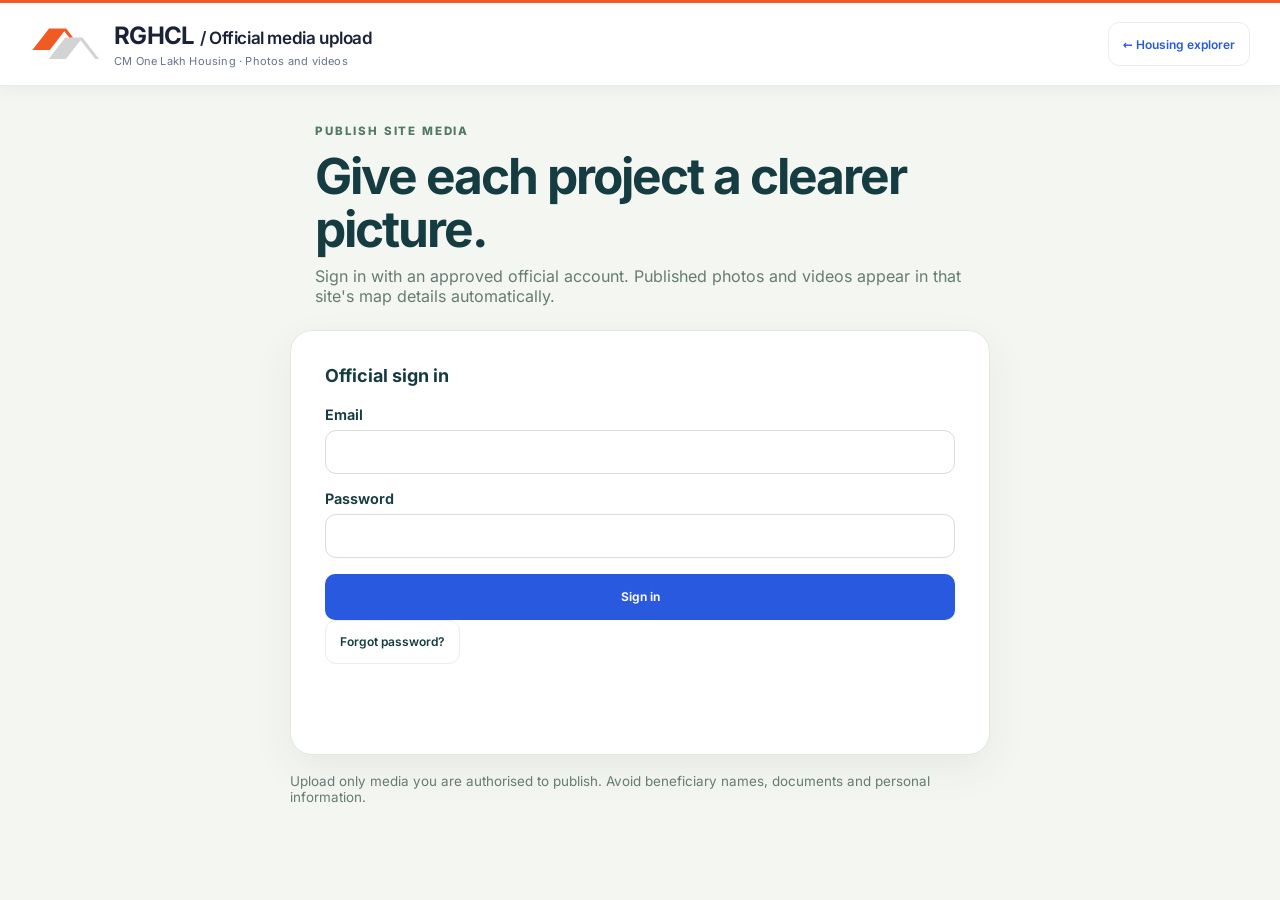
==== commit f357d1a9: "Add forgot password control to media sign-in" ====
--- a/media-admin.html
+++ b/media-admin.html
@@ -1,7 +1,7 @@
 <!doctype html><html lang="en"><head><meta charset="utf-8"><meta name="viewport" content="width=device-width,initial-scale=1"><meta name="theme-color" content="#153c41"><title>OLH • Official media upload</title><link rel="stylesheet" href="style.css"><link rel="stylesheet" href="media-admin.css"></head>
 <body class="cloud-admin"><header class="topbar"><a class="brand" href="./"><img class="rghcl-logo" src="assets/rghcl-logo.svg" alt="RGHCL"><span><strong>RGHCL <span class="brand-title">/ Official media upload</span></strong><small>CM One Lakh Housing · Photos and videos</small></span></a><a class="quiet" href="./">← Housing explorer</a></header>
 <main class="admin-wrap"><section class="admin-intro"><p class="eyebrow">PUBLISH SITE MEDIA</p><h1>Give each project a clearer picture.</h1><p>Sign in with an approved official account. Published photos and videos appear in that site's map details automatically.</p></section>
-<section class="admin-panel" id="loginPanel"><h2>Official sign in</h2><form id="loginForm"><label>Email<input id="email" type="email" autocomplete="username" required></label><label>Password<input id="password" type="password" autocomplete="current-password" required></label><button class="primary" type="submit">Sign in</button></form><p id="loginStatus" class="admin-status" role="status" aria-live="polite"></p></section>
+<section class="admin-panel" id="loginPanel"><h2>Official sign in</h2><form id="loginForm"><label>Email<input id="email" type="email" autocomplete="username" required></label><label>Password<input id="password" type="password" autocomplete="current-password" required></label><button class="primary" type="submit">Sign in</button></form><button id="forgotPassword" class="quiet" type="button">Forgot password?</button><p id="loginStatus" class="admin-status" role="status" aria-live="polite"></p></section>
 <section class="admin-panel" id="passwordPanel" hidden><h2>Finish setting up your official account</h2><p id="inviteEmail" class="admin-muted"></p><form id="passwordForm"><label>Create a password<input id="newPassword" type="password" autocomplete="new-password" minlength="8" required></label><label>Confirm password<input id="confirmPassword" type="password" autocomplete="new-password" minlength="8" required></label><button class="primary" type="submit">Set password and continue</button></form></section>
 <section class="admin-panel" id="uploadPanel" hidden><div class="admin-row"><div><h2>Upload to a project</h2><p id="signedInAs" class="admin-muted"></p></div><button id="signOut" class="quiet" type="button">Sign out</button></div>
 <div class="admin-fields"><label>Home type<select id="homeType"><option value="1">1 BHK</option><option value="2">2 BHK</option></select></label><label>Site<select id="siteSelect"></select></label><label class="file-field">Photo or video<input id="fileInput" type="file" accept="image/jpeg,image/png,image/webp,video/mp4,video/webm" multiple></label><p class="admin-muted">JPG, PNG or WebP up to 20 MB · MP4 or WebM up to 90 MB. iPhone HEIC/MOV files need conversion.</p><label>Caption (optional)<input id="caption" maxlength="250" placeholder="Example: Main entrance"></label><label>Image description (for accessibility)<input id="altText" maxlength="300" placeholder="Describe the image"></label><button id="uploadButton" class="primary" type="button">Upload and publish</button></div>
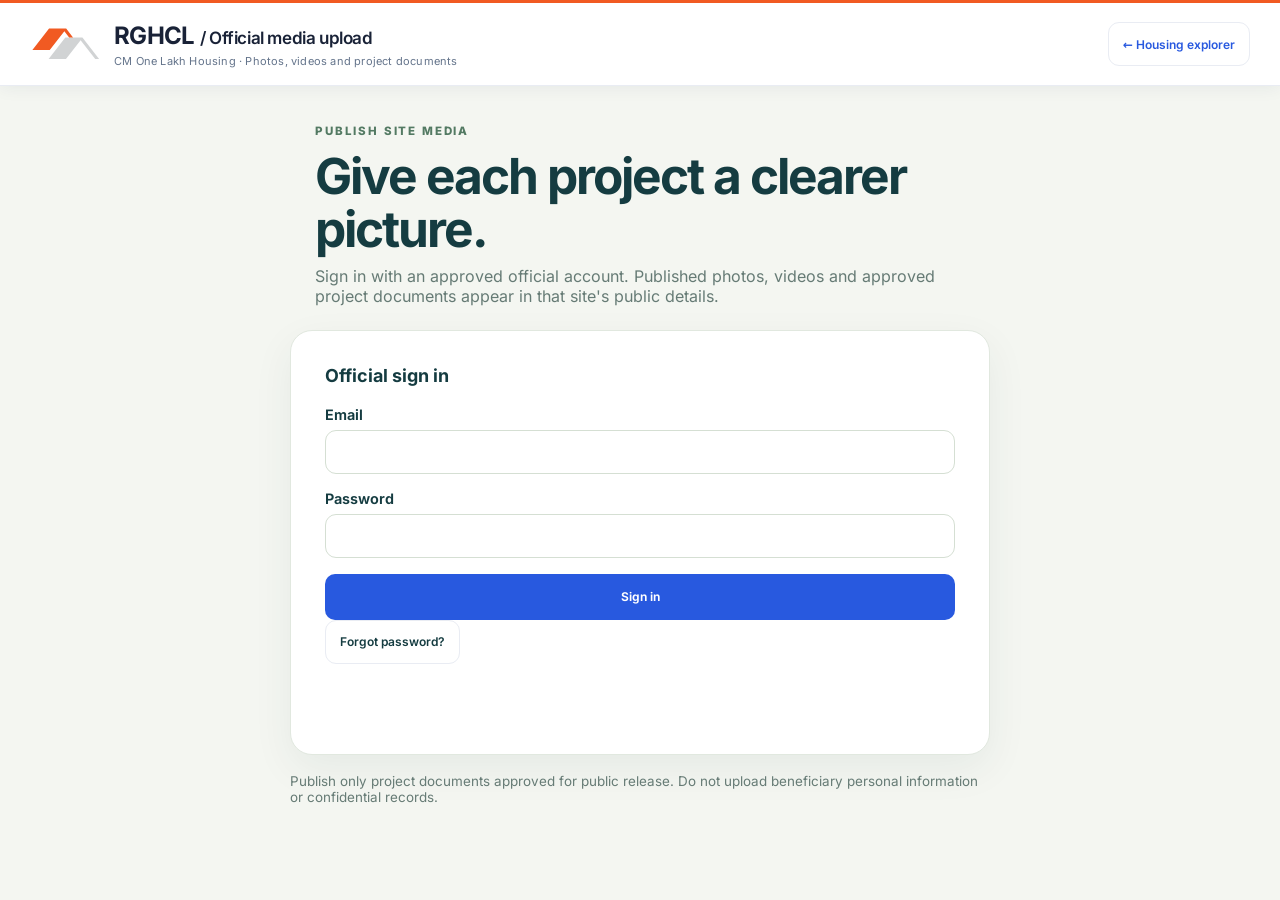
==== commit 110b597b: "Add official project document manager" ====
--- a/media-admin.html
+++ b/media-admin.html
@@ -1,9 +1,12 @@
 <!doctype html><html lang="en"><head><meta charset="utf-8"><meta name="viewport" content="width=device-width,initial-scale=1"><meta name="theme-color" content="#153c41"><title>OLH • Official media upload</title><link rel="stylesheet" href="style.css"><link rel="stylesheet" href="media-admin.css"></head>
-<body class="cloud-admin"><header class="topbar"><a class="brand" href="./"><img class="rghcl-logo" src="assets/rghcl-logo.svg" alt="RGHCL"><span><strong>RGHCL <span class="brand-title">/ Official media upload</span></strong><small>CM One Lakh Housing · Photos and videos</small></span></a><a class="quiet" href="./">← Housing explorer</a></header>
-<main class="admin-wrap"><section class="admin-intro"><p class="eyebrow">PUBLISH SITE MEDIA</p><h1>Give each project a clearer picture.</h1><p>Sign in with an approved official account. Published photos and videos appear in that site's map details automatically.</p></section>
+<body class="cloud-admin"><header class="topbar"><a class="brand" href="./"><img class="rghcl-logo" src="assets/rghcl-logo.svg" alt="RGHCL"><span><strong>RGHCL <span class="brand-title">/ Official media upload</span></strong><small>CM One Lakh Housing · Photos, videos and project documents</small></span></a><a class="quiet" href="./">← Housing explorer</a></header>
+<main class="admin-wrap"><section class="admin-intro"><p class="eyebrow">PUBLISH SITE MEDIA</p><h1>Give each project a clearer picture.</h1><p>Sign in with an approved official account. Published photos, videos and approved project documents appear in that site's public details.</p></section>
 <section class="admin-panel" id="loginPanel"><h2>Official sign in</h2><form id="loginForm"><label>Email<input id="email" type="email" autocomplete="username" required></label><label>Password<input id="password" type="password" autocomplete="current-password" required></label><button class="primary" type="submit">Sign in</button></form><button id="forgotPassword" class="quiet" type="button">Forgot password?</button><p id="loginStatus" class="admin-status" role="status" aria-live="polite"></p></section>
 <section class="admin-panel" id="passwordPanel" hidden><h2>Finish setting up your official account</h2><p id="inviteEmail" class="admin-muted"></p><form id="passwordForm"><label>Create a password<input id="newPassword" type="password" autocomplete="new-password" minlength="8" required></label><label>Confirm password<input id="confirmPassword" type="password" autocomplete="new-password" minlength="8" required></label><button class="primary" type="submit">Set password and continue</button></form></section>
 <section class="admin-panel" id="uploadPanel" hidden><div class="admin-row"><div><h2>Upload to a project</h2><p id="signedInAs" class="admin-muted"></p></div><button id="signOut" class="quiet" type="button">Sign out</button></div>
 <div class="admin-fields"><label>Home type<select id="homeType"><option value="1">1 BHK</option><option value="2">2 BHK</option></select></label><label>Site<select id="siteSelect"></select></label><label class="file-field">Photo or video<input id="fileInput" type="file" accept="image/jpeg,image/png,image/webp,video/mp4,video/webm" multiple></label><p class="admin-muted">JPG, PNG or WebP up to 20 MB · MP4 or WebM up to 90 MB. iPhone HEIC/MOV files need conversion.</p><label>Caption (optional)<input id="caption" maxlength="250" placeholder="Example: Main entrance"></label><label>Image description (for accessibility)<input id="altText" maxlength="300" placeholder="Describe the image"></label><button id="uploadButton" class="primary" type="button">Upload and publish</button></div>
-<p id="status" class="admin-status" role="status" aria-live="polite"></p><div class="admin-row gallery-head"><h2>Published for this site</h2><span id="itemCount" class="admin-muted">0 items</span></div><div id="gallery" class="admin-gallery"><p class="admin-muted">Choose a site to view its gallery.</p></div></section><p class="admin-foot">Upload only media you are authorised to publish. Avoid beneficiary names, documents and personal information.</p></main>
+<p id="status" class="admin-status" role="status" aria-live="polite"></p>
+<div class="project-doc-manager"><div class="admin-row"><div><h2>Project documents</h2><p class="admin-muted">Published PDFs appear on the selected site’s public dashboard card.</p></div><span id="documentCount" class="admin-muted">0 documents</span></div>
+<div class="admin-fields doc-fields"><label>Document type<select id="documentType"><option>RERA registration</option><option>Approved layout plan</option><option>Building plan approval</option><option>Commencement certificate</option><option>Completion / occupancy certificate</option><option>Other official project document</option></select></label><label>Document title<input id="documentTitle" maxlength="200" placeholder="e.g. RERA Registration Certificate"></label><label>Issuing authority<input id="documentAuthority" maxlength="200" placeholder="e.g. Karnataka RERA"></label><label>Document date<input id="documentDate" type="date"></label><label class="file-field">PDF file<input id="documentFile" type="file" accept="application/pdf,.pdf"></label><p class="admin-muted">PDF only, up to 25 MB. The document becomes publicly viewable after upload.</p><label class="doc-confirm"><input id="documentApproved" type="checkbox"> I confirm this document is approved for public sharing and contains no beneficiary personal or confidential information.</label><button id="documentUploadButton" class="primary" type="button">Upload and publish document</button></div><p id="documentStatus" class="admin-status" role="status" aria-live="polite"></p><div id="documents" class="admin-gallery"><p class="admin-muted">Choose a site to view its project documents.</p></div></div>
+<div class="admin-row gallery-head"><h2>Published for this site</h2><span id="itemCount" class="admin-muted">0 items</span></div><div id="gallery" class="admin-gallery"><p class="admin-muted">Choose a site to view its gallery.</p></div></section><p class="admin-foot">Publish only project documents approved for public release. Do not upload beneficiary personal information or confidential records.</p></main>
 <script src="core.js"></script><script src="locations.js"></script><script src="media.js"></script><script src="media-config.js"></script><script src="media-cloud.js"></script><script src="media-admin.js"></script></body></html>
--- a/media-admin.css
+++ b/media-admin.css
@@ -1 +1,3 @@
 .cloud-admin{min-height:100vh;background:#f4f6f1;color:#153c41}.admin-wrap{max-width:980px;margin:36px auto;padding:0 22px 54px}.admin-intro{max-width:650px;margin:0 auto 24px}.admin-intro .eyebrow{color:#537a63;font-size:.72rem;letter-spacing:.16em;font-weight:800}.admin-intro h1{font-size:clamp(2rem,5vw,3.1rem);line-height:1.06;letter-spacing:-.04em;margin:10px 0}.admin-intro>p:last-child,.admin-muted{color:#667b75}.admin-panel{background:#fff;border:1px solid #e1e8df;border-radius:22px;padding:clamp(20px,4vw,34px);box-shadow:0 14px 40px #153c4110;margin:0 auto 18px;max-width:700px}.admin-panel h2{font-size:1.12rem;margin:0}.admin-panel form,.admin-fields{display:grid;gap:16px;margin-top:20px}.admin-panel label{display:grid;gap:7px;font-weight:650;font-size:.9rem}.admin-panel input,.admin-panel select{font:inherit;border:1px solid #d5dfd3;border-radius:11px;padding:12px;background:#fff;color:#153c41;min-width:0}.admin-panel input[type=file]{padding:10px;background:#f8faf6}.admin-panel button.primary{min-height:46px}.admin-row{display:flex;align-items:center;justify-content:space-between;gap:12px}.admin-row h2{margin:0}.admin-status{min-height:24px;margin:16px 0;color:#326745;font-weight:650}.admin-status.error{color:#a03d4b}.gallery-head{padding-top:22px;border-top:1px solid #e8ede6}.admin-gallery{display:grid;grid-template-columns:repeat(auto-fill,minmax(190px,1fr));gap:14px;margin-top:14px}.admin-media{border:1px solid #e0e8df;border-radius:14px;overflow:hidden;background:#fafbf8}.admin-media img,.admin-media video{display:block;width:100%;height:150px;object-fit:cover;background:#e9eee6}.admin-media .media-caption{padding:10px 12px;font-size:.86rem}.admin-media button{margin:0 12px 12px}.admin-foot{max-width:700px;margin:16px auto;color:#667b75;font-size:.84rem}@media(max-width:600px){.admin-wrap{margin-top:22px;padding-inline:14px}.admin-row{align-items:flex-start}.brand-title{display:none}}
+
+.media-editor{display:grid;gap:10px;padding:12px}.media-editor label{display:grid;gap:5px;font-size:.82rem;font-weight:650;color:#355450}.media-editor input[type=text],.media-editor input[type=file]{width:100%;min-width:0;font:inherit;border:1px solid #d5dfd3;border-radius:9px;padding:9px;background:#fff;color:#153c41}.media-editor input:disabled{background:#f1f3f1;color:#8b9693}.media-actions{display:flex;flex-wrap:wrap;gap:7px}.media-actions button{margin:0}.replace-label{margin-top:2px}
